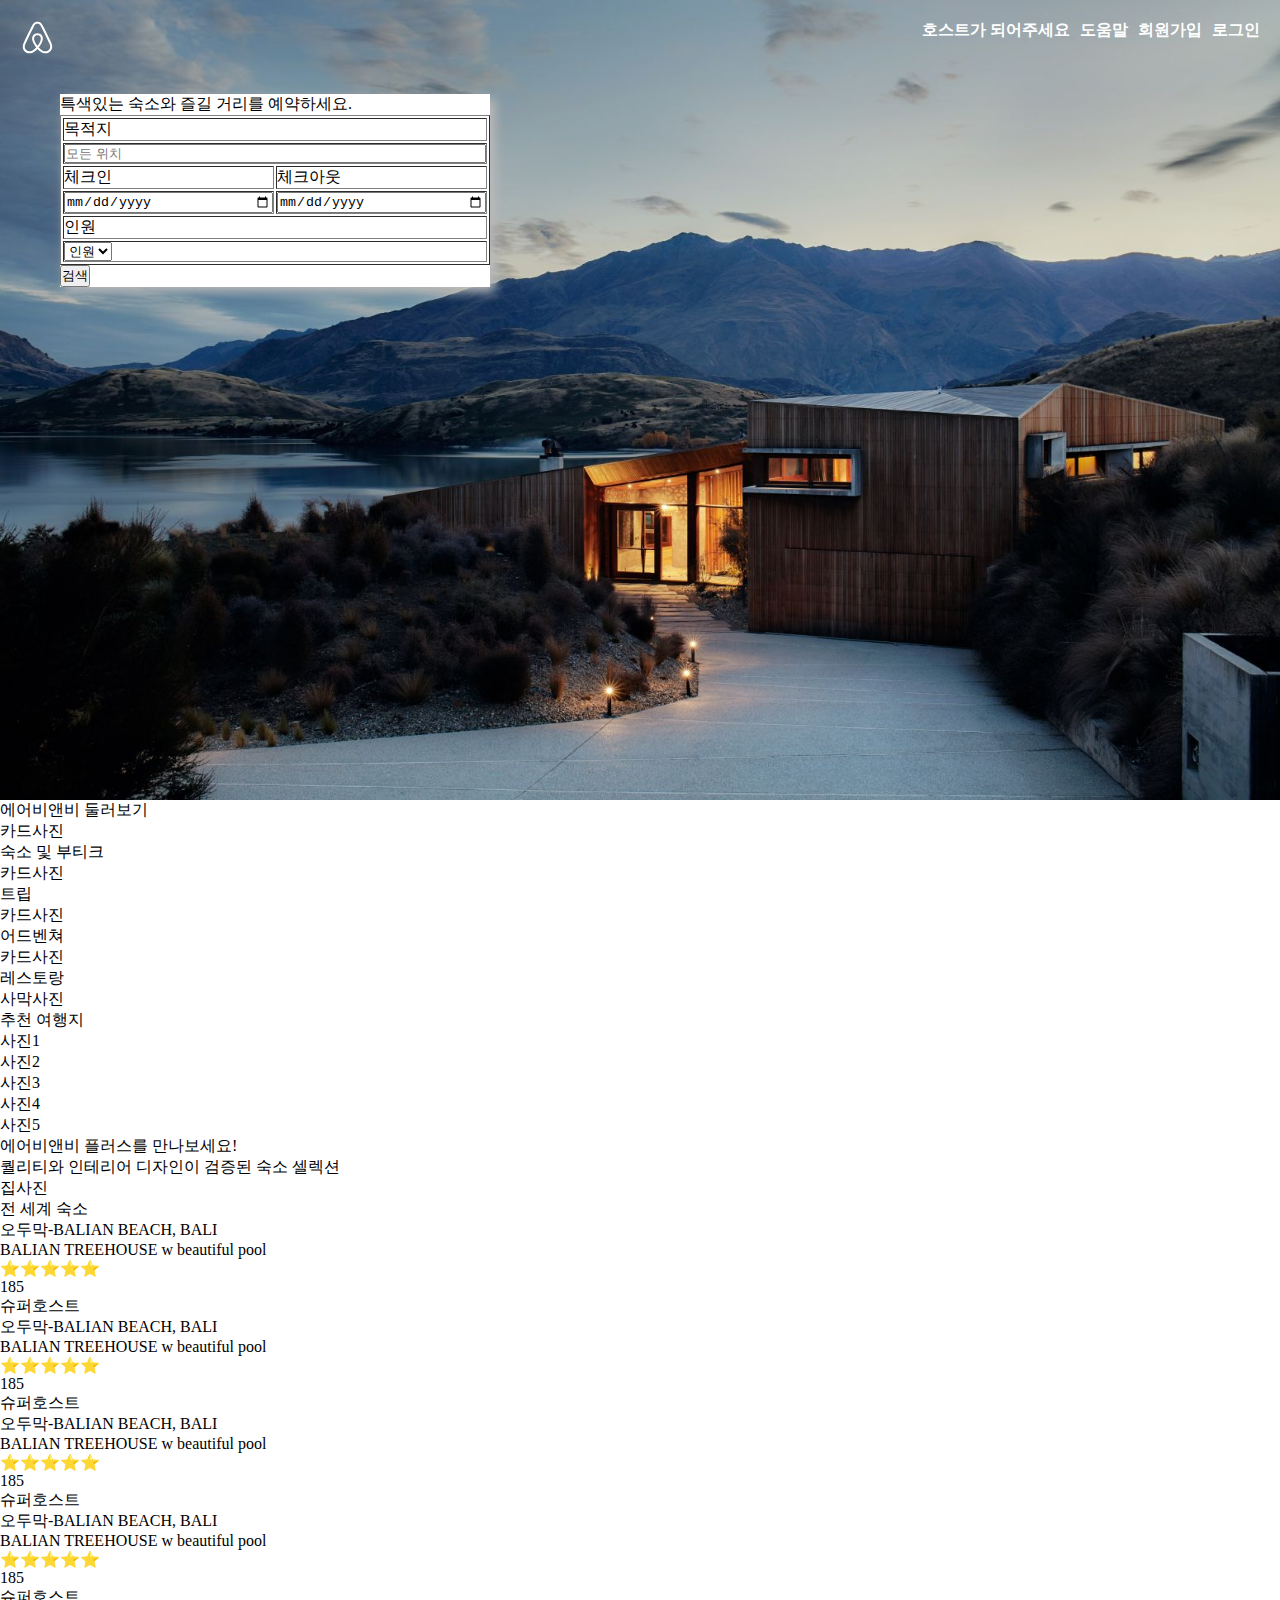
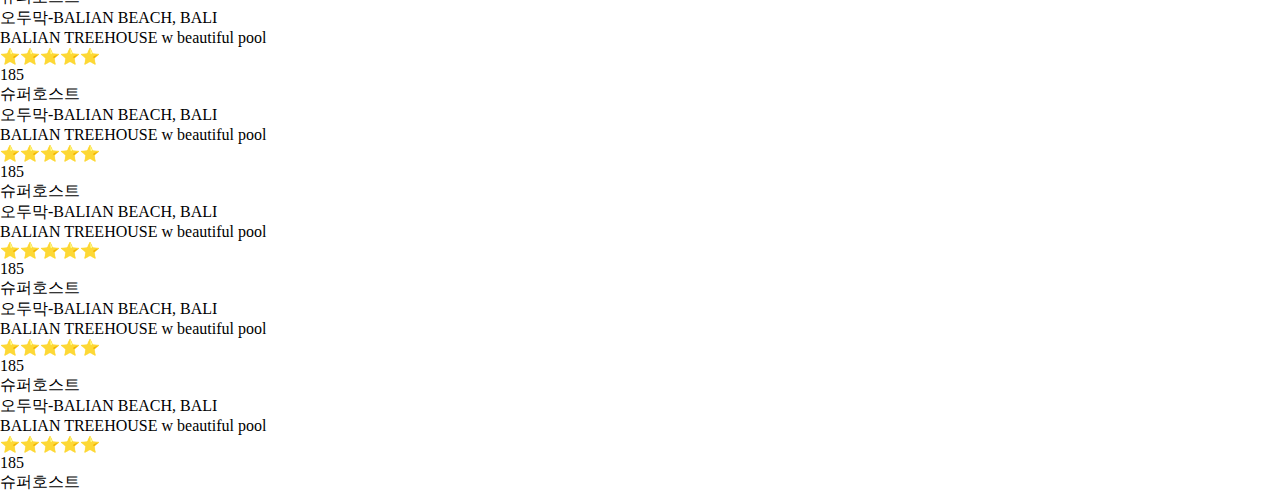
==== airbnb/index.html @ f96bf655 "airbnb 예제연습중" ====
<!DOCTYPE html>
<html lang="en">

<head>
    <title>에어비앤비</title>

    <style>
        /* 모든 요소의 마진 패딩값 초기화 */
        * {
            margin: 0px;
            padding: 0px;
            box-sizing: border-box;
            /* 높이를 설정할 때 위아래 가지고 있는 마진 패딩값을 초기화.
             border 값이 있어야 할때 높이가 달라짐 그래서 box-sizing: border-box
             를 설정하면 보더 + 높이를 합쳐서 원하는 높이를 설정해줌
             */
        }

        header {
            background-image: url(./images/background.jpg);
            height: 800px;
            background-size: 100% 100%;
        }

        nav {
            padding: 20px;
            display: flex;
            justify-content: space-between;
        }

        .menu {
            display: grid;
            grid-template-columns: auto auto auto auto;
            grid-column-gap: 10px;
            color: white;
            font-weight: 800;

        }

        .logo {
            color: white;
            font-size: 35px;
            font-weight: 800;
        }

        .search-box {
            display: inline-block;
            position: relative;
            top: 10px;
            left: 60px;
            width: 430px;
            /* height: 500px; */
            /* TODO : 나중에 지울것*/
            background-color: white;
            box-shadow: 5px 5px 10px 0 rgb(187, 186, 186);

        }

        table {
            width: 100%;
        }

        table input {
            width: 100%;
        }
    </style>



</head>



<body>
    <!-- 로그인창 -->
    <main>
        <!-- 헤더 start -->
        <header>
            <nav>
                <div class="logo">
                    <svg viewBox="0 0 1000 1000" role="presentation" aria-hidden="true" focusable="false"
                        style="height: 1em; width: 1em; display: inline-block; fill: currentcolor;">
                        <path
                            d="m499.3 736.7c-51-64-81-120.1-91-168.1-10-39-6-70 11-93 18-27 45-40 80-40s62 13 80 40c17 23 21 54 11 93-11 49-41 105-91 168.1zm362.2 43c-7 47-39 86-83 105-85 37-169.1-22-241.1-102 119.1-149.1 141.1-265.1 90-340.2-30-43-73-64-128.1-64-111 0-172.1 94-148.1 203.1 14 59 51 126.1 110 201.1-37 41-72 70-103 88-24 13-47 21-69 23-101 15-180.1-83-144.1-184.1 5-13 15-37 32-74l1-2c55-120.1 122.1-256.1 199.1-407.2l2-5 22-42c17-31 24-45 51-62 13-8 29-12 47-12 36 0 64 21 76 38 6 9 13 21 22 36l21 41 3 6c77 151.1 144.1 287.1 199.1 407.2l1 1 20 46 12 29c9.2 23.1 11.2 46.1 8.2 70.1zm46-90.1c-7-22-19-48-34-79v-1c-71-151.1-137.1-287.1-200.1-409.2l-4-6c-45-92-77-147.1-170.1-147.1-92 0-131.1 64-171.1 147.1l-3 6c-63 122.1-129.1 258.1-200.1 409.2v2l-21 46c-8 19-12 29-13 32-51 140.1 54 263.1 181.1 263.1 1 0 5 0 10-1h14c66-8 134.1-50 203.1-125.1 69 75 137.1 117.1 203.1 125.1h14c5 1 9 1 10 1 127.1.1 232.1-123 181.1-263.1z">
                        </path>
                    </svg>
                </div>
                <div class="menu">
                    <div>호스트가 되어주세요</div>
                    <div>도움말</div>
                    <div>회원가입</div>
                    <div>로그인</div>
                </div>


            </nav>
            <div class="search-box">
                <div>특색있는 숙소와 즐길 거리를 예약하세요.</div>
                <table border="1">
                    <tr>
                        <td colspan="2">목적지</td>
                    </tr>
                    <tr>
                        <td colspan="2">
                            <input type="text" placeholder="모든 위치">
                        </td>
                    </tr>
                    <tr>
                        <td>체크인</td>
                        <td>체크아웃</td>
                    </tr>
                    <tr>
                        <td><input type="date"></td>
                        <td><input type="date"></td>
                    </tr>
                    <tr>
                        <td colspan="2">인원
                        </td>

                    </tr>
                    <tr>
                        <td colspan="2">
                            <select>
                                <option value="">인원</option>
                                <option value="">1</option>
                                <option value="">2</option>

                            </select>
                        </td>
                    </tr>
                </table>

                <div>
                    <button>검색</button>
                </div>

            </div>
        </header>
        <!-- 헤더 end -->

        <!-- 둘러보기창  -->

        <!-- 바디 start -->
        <div class="body">
            <!-- 에어비앤비 둘러보기 start -->
            <section>
                <div class="title">에어비앤비 둘러보기</div>
                <div class="card-box">
                    <div class="card">
                        <div class="card-img">카드사진</div>
                        <div class="card-title">숙소 및 부티크</div>
                    </div>
                    <div class="card">
                        <div class="card-img">카드사진</div>
                        <div class="card-title">트립</div>
                    </div>
                    <div class="card">
                        <div class="card-img">카드사진</div>
                        <div class="card-title">어드벤쳐</div>
                    </div>
                    <div class="card">
                        <div class="card-img">카드사진</div>
                        <div class="card-title">레스토랑</div>
                    </div>
                </div>
                <div class="ad-img">사막사진</div>
            </section>
            <!-- 에어비앤비 둘러보기 end -->

            <!-- 추천여행지 start -->
            <section>
                <div class="title">추천 여행지</div>
                <div class="img-box">
                    <div class="img">사진1</div>
                    <div class="img">사진2</div>
                    <div class="img">사진3</div>
                    <div class="img">사진4</div>
                    <div class="img">사진5</div>
                </div>

            </section>



            <!-- 추천여행지 end -->

            <!--에어비앤비 플러스를 만나보세요! start  -->
            <section>
                <div class="title">에어비앤비 플러스를 만나보세요!</div>
                <div class="subtitie">퀄리티와 인테리어 디자인이 검증된 숙소 셀렉션</div>
                <div class="ad-img">집사진</div>
            </section>
            <!--에어비앤비 플러스를 만나보세요! end  -->

            <!-- 전 세계 숙소 start -->
            <section>
                <div class="title">전 세계 숙소</div>
                <div class="home-box">
                    <div class="home">
                        <div class="home-img"></div>
                        <div class="text1">오두막-BALIAN BEACH, BALI</div>
                        <div class="text2">BALIAN TREEHOUSE w beautiful pool</div>
                        <div class="grade-box">
                            <div class="star">⭐⭐⭐⭐⭐</div>
                            <div class="count">185</div>
                            <div class="text3">슈퍼호스트</div>
                        </div>
                    </div>

                    <div class="home">
                        <div class="home-img"></div>
                        <div class="text1">오두막-BALIAN BEACH, BALI</div>
                        <div class="text2">BALIAN TREEHOUSE w beautiful pool</div>
                        <div class="grade-box">
                            <div class="star">⭐⭐⭐⭐⭐</div>
                            <div class="count">185</div>
                            <div class="text3">슈퍼호스트</div>
                        </div>
                    </div>

                    <div class="home">
                        <div class="home-img"></div>
                        <div class="text1">오두막-BALIAN BEACH, BALI</div>
                        <div class="text2">BALIAN TREEHOUSE w beautiful pool</div>
                        <div class="grade-box">
                            <div class="star">⭐⭐⭐⭐⭐</div>
                            <div class="count">185</div>
                            <div class="text3">슈퍼호스트</div>
                        </div>
                    </div>

                    <div class="home">
                        <div class="home-img"></div>
                        <div class="text1">오두막-BALIAN BEACH, BALI</div>
                        <div class="text2">BALIAN TREEHOUSE w beautiful pool</div>
                        <div class="grade-box">
                            <div class="star">⭐⭐⭐⭐⭐</div>
                            <div class="count">185</div>
                            <div class="text3">슈퍼호스트</div>
                        </div>
                    </div>

                    <div class="home">
                        <div class="home-img"></div>
                        <div class="text1">오두막-BALIAN BEACH, BALI</div>
                        <div class="text2">BALIAN TREEHOUSE w beautiful pool</div>
                        <div class="grade-box">
                            <div class="star">⭐⭐⭐⭐⭐</div>
                            <div class="count">185</div>
                            <div class="text3">슈퍼호스트</div>
                        </div>
                    </div>

                    <div class="home">
                        <div class="home-img"></div>
                        <div class="text1">오두막-BALIAN BEACH, BALI</div>
                        <div class="text2">BALIAN TREEHOUSE w beautiful pool</div>
                        <div class="grade-box">
                            <div class="star">⭐⭐⭐⭐⭐</div>
                            <div class="count">185</div>
                            <div class="text3">슈퍼호스트</div>
                        </div>
                    </div>

                    <div class="home">
                        <div class="home-img"></div>
                        <div class="text1">오두막-BALIAN BEACH, BALI</div>
                        <div class="text2">BALIAN TREEHOUSE w beautiful pool</div>
                        <div class="grade-box">
                            <div class="star">⭐⭐⭐⭐⭐</div>
                            <div class="count">185</div>
                            <div class="text3">슈퍼호스트</div>
                        </div>
                    </div>

                    <div class="home">
                        <div class="home-img"></div>
                        <div class="text1">오두막-BALIAN BEACH, BALI</div>
                        <div class="text2">BALIAN TREEHOUSE w beautiful pool</div>
                        <div class="grade-box">
                            <div class="star">⭐⭐⭐⭐⭐</div>
                            <div class="count">185</div>
                            <div class="text3">슈퍼호스트</div>
                        </div>
                    </div>

                    <div class="home">
                        <div class="home-img"></div>
                        <div class="text1">오두막-BALIAN BEACH, BALI</div>
                        <div class="text2">BALIAN TREEHOUSE w beautiful pool</div>
                        <div class="grade-box">
                            <div class="star">⭐⭐⭐⭐⭐</div>
                            <div class="count">185</div>
                            <div class="text3">슈퍼호스트</div>
                        </div>
                    </div>




                </div>
            </section>
            <!-- 전 세계 숙소 end -->




        </div>
        <!-- 바디 end -->
    </main>

</body>

</html>
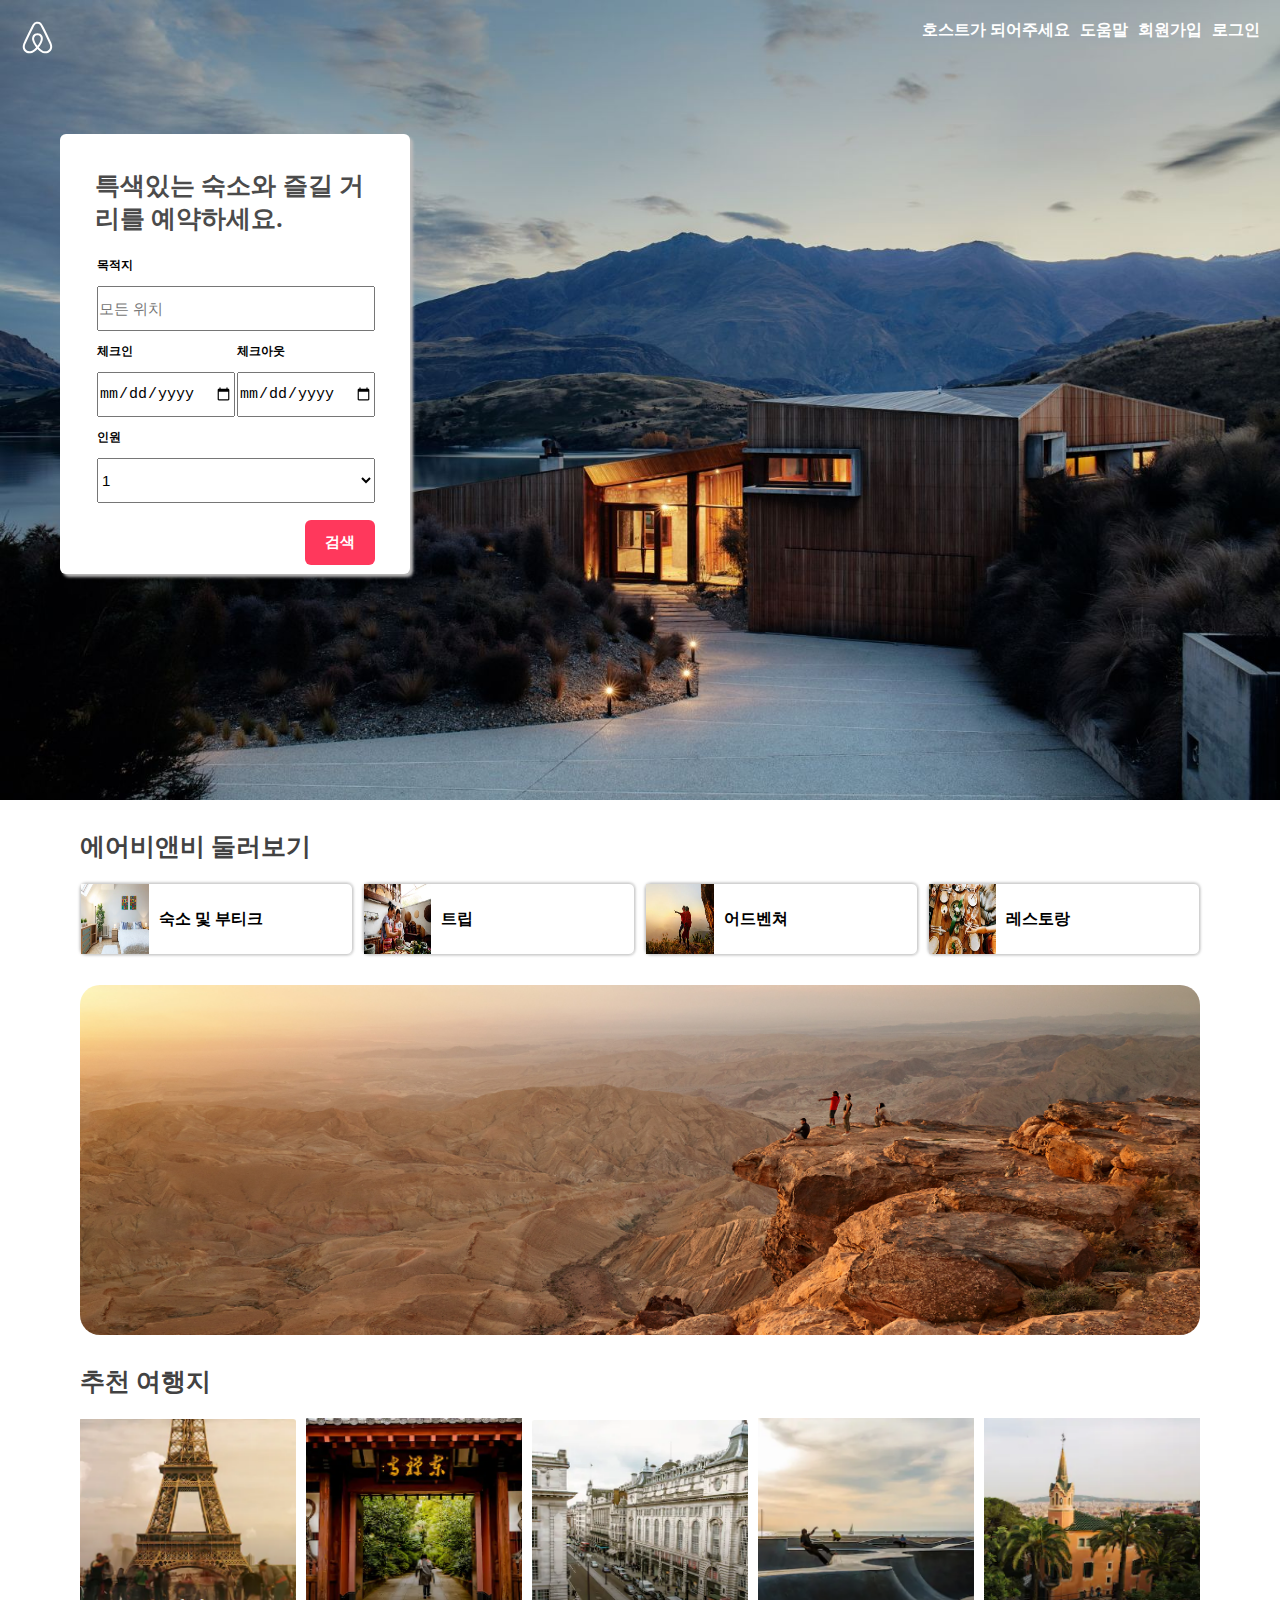
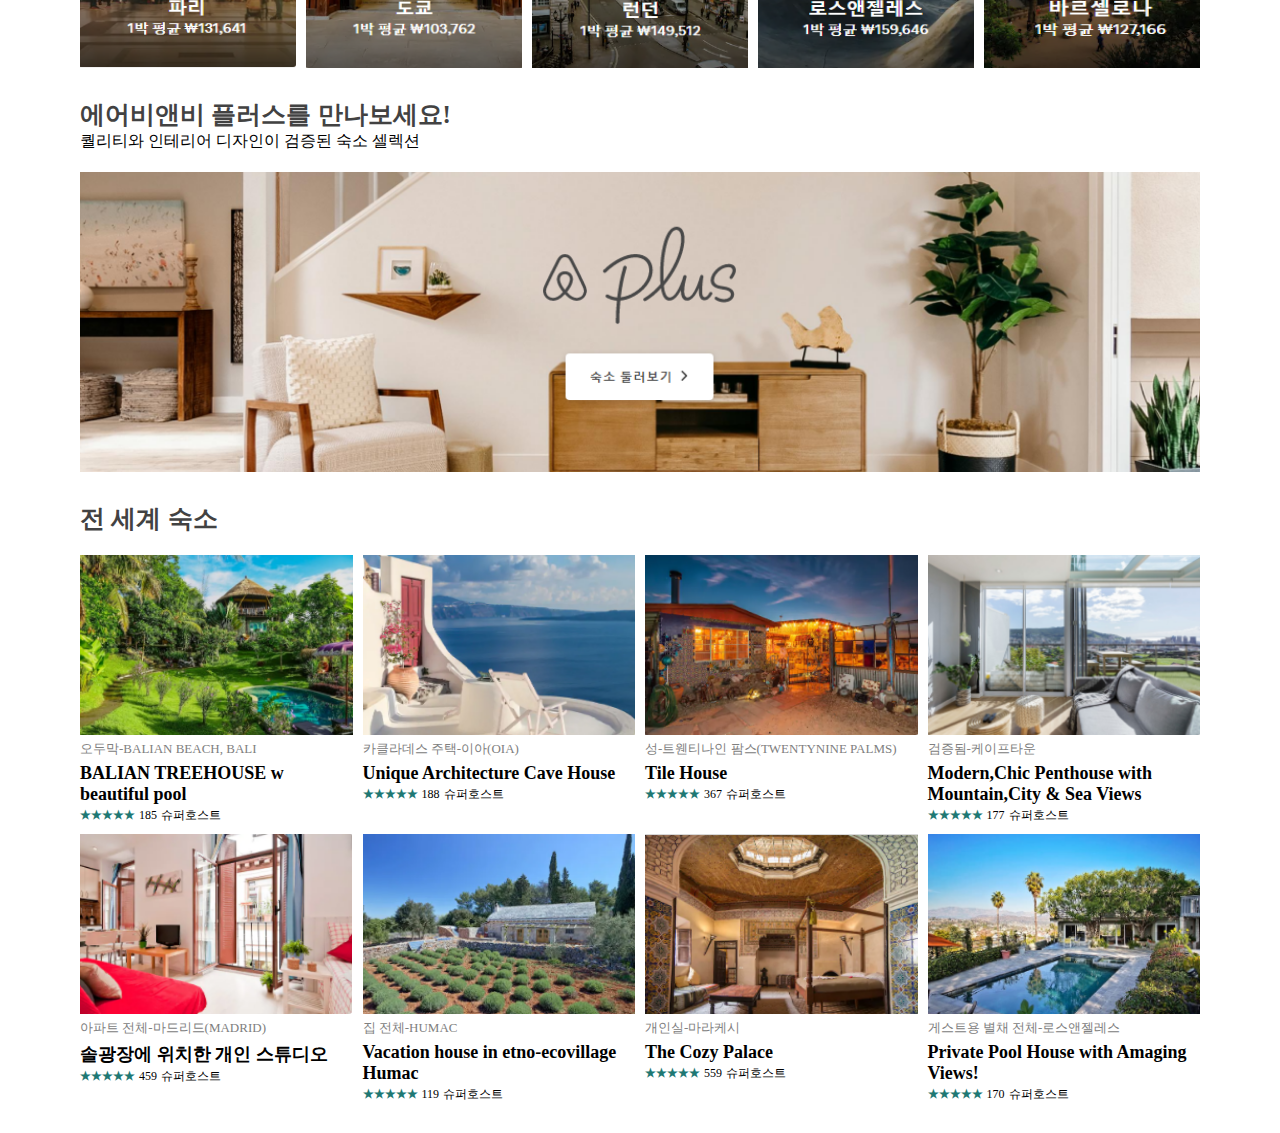
==== commit 5ed214c1: "airbnb 최종" ====
--- a/airbnb/index.html
+++ b/airbnb/index.html
@@ -2,74 +2,10 @@
 <html lang="en">
 
 <head>
+    <link rel="stylesheet" href="./css/style.css" />
     <title>에어비앤비</title>
 
-    <style>
-        /* 모든 요소의 마진 패딩값 초기화 */
-        * {
-            margin: 0px;
-            padding: 0px;
-            box-sizing: border-box;
-            /* 높이를 설정할 때 위아래 가지고 있는 마진 패딩값을 초기화.
-             border 값이 있어야 할때 높이가 달라짐 그래서 box-sizing: border-box
-             를 설정하면 보더 + 높이를 합쳐서 원하는 높이를 설정해줌
-             */
-        }
-
-        header {
-            background-image: url(./images/background.jpg);
-            height: 800px;
-            background-size: 100% 100%;
-        }
-
-        nav {
-            padding: 20px;
-            display: flex;
-            justify-content: space-between;
-        }
-
-        .menu {
-            display: grid;
-            grid-template-columns: auto auto auto auto;
-            grid-column-gap: 10px;
-            color: white;
-            font-weight: 800;
-
-        }
-
-        .logo {
-            color: white;
-            font-size: 35px;
-            font-weight: 800;
-        }
-
-        .search-box {
-            display: inline-block;
-            position: relative;
-            top: 10px;
-            left: 60px;
-            width: 430px;
-            /* height: 500px; */
-            /* TODO : 나중에 지울것*/
-            background-color: white;
-            box-shadow: 5px 5px 10px 0 rgb(187, 186, 186);
-
-        }
-
-        table {
-            width: 100%;
-        }
-
-        table input {
-            width: 100%;
-        }
-    </style>
-
-
-
 </head>
-
-
 
 <body>
     <!-- 로그인창 -->
@@ -95,43 +31,47 @@
 
             </nav>
             <div class="search-box">
-                <div>특색있는 숙소와 즐길 거리를 예약하세요.</div>
-                <table border="1">
-                    <tr>
-                        <td colspan="2">목적지</td>
+                <div class="search-box-title">특색있는 숙소와 즐길 거리를 예약하세요.</div>
+                <table>
+                    <tr>
+                        <td colspan="2" class="search-box-name">목적지</td>
                     </tr>
                     <tr>
                         <td colspan="2">
-                            <input type="text" placeholder="모든 위치">
+                            <input type="text" placeholder="모든 위치" class="search-box-input">
                         </td>
                     </tr>
                     <tr>
-                        <td>체크인</td>
-                        <td>체크아웃</td>
-                    </tr>
-                    <tr>
-                        <td><input type="date"></td>
-                        <td><input type="date"></td>
-                    </tr>
-                    <tr>
-                        <td colspan="2">인원
+                        <td class="search-box-name">체크인</td>
+                        <td class="search-box-name">체크아웃</td>
+                    </tr>
+                    <tr>
+                        <td><input type="date" class="search-box-input"></td>
+                        <td><input type="date" class="search-box-input"></td>
+                    </tr>
+                    <tr>
+                        <td colspan="2" class="search-box-name">인원
                         </td>
 
                     </tr>
                     <tr>
                         <td colspan="2">
-                            <select>
-                                <option value="">인원</option>
-                                <option value="">1</option>
-                                <option value="">2</option>
+                            <select class="search-box-input">
+                                <option>1</option>
+                                <option>2</option>
+                                <option>3</option>
+                                <option>4</option>
+                                <option>5</option>
+                                <option>6</option>
+                                <option>7</option>
 
                             </select>
                         </td>
                     </tr>
                 </table>
 
-                <div>
-                    <button>검색</button>
+                <div class="search-box-btn">
+                    <button class="search-box-click">검색</button>
                 </div>
 
             </div>
@@ -143,172 +83,155 @@
         <!-- 바디 start -->
         <div class="body">
             <!-- 에어비앤비 둘러보기 start -->
-            <section>
-                <div class="title">에어비앤비 둘러보기</div>
+            <section class="section">
+                <div class="title mb-20">에어비앤비 둘러보기</div>
                 <div class="card-box">
                     <div class="card">
-                        <div class="card-img">카드사진</div>
+                        <div class="card-img1"></div>
                         <div class="card-title">숙소 및 부티크</div>
                     </div>
                     <div class="card">
-                        <div class="card-img">카드사진</div>
+                        <div class="card-img2"></div>
                         <div class="card-title">트립</div>
                     </div>
                     <div class="card">
-                        <div class="card-img">카드사진</div>
+                        <div class="card-img3"></div>
                         <div class="card-title">어드벤쳐</div>
                     </div>
                     <div class="card">
-                        <div class="card-img">카드사진</div>
+                        <div class="card-img4"></div>
                         <div class="card-title">레스토랑</div>
                     </div>
                 </div>
-                <div class="ad-img">사막사진</div>
+            </section>
+
+            <section>
+                <div class="ad-img1"></div>
             </section>
             <!-- 에어비앤비 둘러보기 end -->
 
             <!-- 추천여행지 start -->
             <section>
-                <div class="title">추천 여행지</div>
+                <div class="title mb-20">추천 여행지</div>
                 <div class="img-box">
-                    <div class="img">사진1</div>
-                    <div class="img">사진2</div>
-                    <div class="img">사진3</div>
-                    <div class="img">사진4</div>
-                    <div class="img">사진5</div>
-                </div>
-
-            </section>
-
-
-
+                    <div class="img1"></div>
+                    <div class="img2"></div>
+                    <div class="img3"></div>
+                    <div class="img4"></div>
+                    <div class="img5"></div>
+                </div>
+
+            </section>
             <!-- 추천여행지 end -->
 
+
             <!--에어비앤비 플러스를 만나보세요! start  -->
             <section>
                 <div class="title">에어비앤비 플러스를 만나보세요!</div>
-                <div class="subtitie">퀄리티와 인테리어 디자인이 검증된 숙소 셀렉션</div>
-                <div class="ad-img">집사진</div>
+                <div class="subtitie mb-20">퀄리티와 인테리어 디자인이 검증된 숙소 셀렉션</div>
+                <div class="ad-img2"></div>
             </section>
             <!--에어비앤비 플러스를 만나보세요! end  -->
 
             <!-- 전 세계 숙소 start -->
             <section>
-                <div class="title">전 세계 숙소</div>
+                <div class="title mb-20">전 세계 숙소</div>
                 <div class="home-box">
                     <div class="home">
-                        <div class="home-img"></div>
+                        <div class="home-img1"></div>
                         <div class="text1">오두막-BALIAN BEACH, BALI</div>
                         <div class="text2">BALIAN TREEHOUSE w beautiful pool</div>
                         <div class="grade-box">
-                            <div class="star">⭐⭐⭐⭐⭐</div>
+                            <div class="star">★★★★★</div>
                             <div class="count">185</div>
                             <div class="text3">슈퍼호스트</div>
                         </div>
                     </div>
 
                     <div class="home">
-                        <div class="home-img"></div>
-                        <div class="text1">오두막-BALIAN BEACH, BALI</div>
-                        <div class="text2">BALIAN TREEHOUSE w beautiful pool</div>
-                        <div class="grade-box">
-                            <div class="star">⭐⭐⭐⭐⭐</div>
-                            <div class="count">185</div>
-                            <div class="text3">슈퍼호스트</div>
-                        </div>
-                    </div>
-
-                    <div class="home">
-                        <div class="home-img"></div>
-                        <div class="text1">오두막-BALIAN BEACH, BALI</div>
-                        <div class="text2">BALIAN TREEHOUSE w beautiful pool</div>
-                        <div class="grade-box">
-                            <div class="star">⭐⭐⭐⭐⭐</div>
-                            <div class="count">185</div>
-                            <div class="text3">슈퍼호스트</div>
-                        </div>
-                    </div>
-
-                    <div class="home">
-                        <div class="home-img"></div>
-                        <div class="text1">오두막-BALIAN BEACH, BALI</div>
-                        <div class="text2">BALIAN TREEHOUSE w beautiful pool</div>
-                        <div class="grade-box">
-                            <div class="star">⭐⭐⭐⭐⭐</div>
-                            <div class="count">185</div>
-                            <div class="text3">슈퍼호스트</div>
-                        </div>
-                    </div>
-
-                    <div class="home">
-                        <div class="home-img"></div>
-                        <div class="text1">오두막-BALIAN BEACH, BALI</div>
-                        <div class="text2">BALIAN TREEHOUSE w beautiful pool</div>
-                        <div class="grade-box">
-                            <div class="star">⭐⭐⭐⭐⭐</div>
-                            <div class="count">185</div>
-                            <div class="text3">슈퍼호스트</div>
-                        </div>
-                    </div>
-
-                    <div class="home">
-                        <div class="home-img"></div>
-                        <div class="text1">오두막-BALIAN BEACH, BALI</div>
-                        <div class="text2">BALIAN TREEHOUSE w beautiful pool</div>
-                        <div class="grade-box">
-                            <div class="star">⭐⭐⭐⭐⭐</div>
-                            <div class="count">185</div>
-                            <div class="text3">슈퍼호스트</div>
-                        </div>
-                    </div>
-
-                    <div class="home">
-                        <div class="home-img"></div>
-                        <div class="text1">오두막-BALIAN BEACH, BALI</div>
-                        <div class="text2">BALIAN TREEHOUSE w beautiful pool</div>
-                        <div class="grade-box">
-                            <div class="star">⭐⭐⭐⭐⭐</div>
-                            <div class="count">185</div>
-                            <div class="text3">슈퍼호스트</div>
-                        </div>
-                    </div>
-
-                    <div class="home">
-                        <div class="home-img"></div>
-                        <div class="text1">오두막-BALIAN BEACH, BALI</div>
-                        <div class="text2">BALIAN TREEHOUSE w beautiful pool</div>
-                        <div class="grade-box">
-                            <div class="star">⭐⭐⭐⭐⭐</div>
-                            <div class="count">185</div>
-                            <div class="text3">슈퍼호스트</div>
-                        </div>
-                    </div>
-
-                    <div class="home">
-                        <div class="home-img"></div>
-                        <div class="text1">오두막-BALIAN BEACH, BALI</div>
-                        <div class="text2">BALIAN TREEHOUSE w beautiful pool</div>
-                        <div class="grade-box">
-                            <div class="star">⭐⭐⭐⭐⭐</div>
-                            <div class="count">185</div>
-                            <div class="text3">슈퍼호스트</div>
-                        </div>
-                    </div>
-
-
-
-
+                        <div class="home-img2"></div>
+                        <div class="text1">카클라데스 주택-이아(OIA)</div>
+                        <div class="text2">Unique Architecture Cave House</div>
+                        <div class="grade-box">
+                            <div class="star">★★★★★</div>
+                            <div class="count">188</div>
+                            <div class="text3">슈퍼호스트</div>
+                        </div>
+                    </div>
+
+                    <div class="home">
+                        <div class="home-img3"></div>
+                        <div class="text1">성-트웬티나인 팜스(TWENTYNINE PALMS)</div>
+                        <div class="text2">Tile House</div>
+                        <div class="grade-box">
+                            <div class="star">★★★★★</div>
+                            <div class="count">367</div>
+                            <div class="text3">슈퍼호스트</div>
+                        </div>
+                    </div>
+
+                    <div class="home">
+                        <div class="home-img4"></div>
+                        <div class="text1">검증됨-케이프타운</div>
+                        <div class="text2">Modern,Chic Penthouse with Mountain,City & Sea Views</div>
+                        <div class="grade-box">
+                            <div class="star">★★★★★</div>
+                            <div class="count">177</div>
+                            <div class="text3">슈퍼호스트</div>
+                        </div>
+                    </div>
+
+                    <div class="home">
+                        <div class="home-img5"></div>
+                        <div class="text1">아파트 전체-마드리드(MADRID)</div>
+                        <div class="text2">솔광장에 위치한 개인 스튜디오</div>
+                        <div class="grade-box">
+                            <div class="star">★★★★★</div>
+                            <div class="count">459</div>
+                            <div class="text3">슈퍼호스트</div>
+                        </div>
+                    </div>
+
+                    <div class="home">
+                        <div class="home-img6"></div>
+                        <div class="text1">집 전체-HUMAC</div>
+                        <div class="text2">Vacation house in etno-ecovillage Humac</div>
+                        <div class="grade-box">
+                            <div class="star">★★★★★</div>
+                            <div class="count">119</div>
+                            <div class="text3">슈퍼호스트</div>
+                        </div>
+                    </div>
+
+                    <div class="home">
+                        <div class="home-img7"></div>
+                        <div class="text1">개인실-마라케시</div>
+                        <div class="text2">The Cozy Palace</div>
+                        <div class="grade-box">
+                            <div class="star">★★★★★</div>
+                            <div class="count">559</div>
+                            <div class="text3">슈퍼호스트</div>
+                        </div>
+                    </div>
+
+                    <div class="home">
+                        <div class="home-img8"></div>
+                        <div class="text1">게스트용 별채 전체-로스앤젤레스</div>
+                        <div class="text2">Private Pool House with Amaging Views!</div>
+                        <div class="grade-box">
+                            <div class="star">★★★★★</div>
+                            <div class="count">170</div>
+                            <div class="text3">슈퍼호스트</div>
+                        </div>
+                    </div>
                 </div>
             </section>
             <!-- 전 세계 숙소 end -->
-
-
 
 
         </div>
         <!-- 바디 end -->
     </main>
-
 </body>
 
 </html>--- a/airbnb/css/style.css
+++ b/airbnb/css/style.css
@@ -0,0 +1,310 @@
+* {
+    margin: 0px;
+    padding: 0px;
+    box-sizing: border-box;
+}
+
+header {
+    background-image: url(../images/background.jpg);
+    height: 800px;
+    background-size: 100% 100%;
+}
+
+nav {
+    padding: 20px;
+    display: flex;
+    justify-content: space-between;
+}
+
+.menu {
+    display: grid;
+    grid-template-columns: auto auto auto auto;
+    grid-column-gap: 10px;
+    color: white;
+    font-weight: 800;
+
+}
+
+.logo {
+    color: white;
+    font-size: 35px;
+    font-weight: 800;
+}
+
+.search-box {
+    display: inline-block;
+    position: relative;
+    top: 50px;
+    left: 60px;
+    width: 350px;
+    height: 440px;
+    background-color: white;
+    box-shadow: 3px 3px 3px 0 rgb(187, 186, 186);
+    border-radius: 6px;
+    padding: 25px 35px 0 35px;
+
+}
+
+.search-box-title {
+    padding: 10px 0;
+    font-size: 25px;
+    font-weight: 800;
+    color: rgb(75, 75, 75);
+}
+
+.search-box-name {
+    padding: 10px 0;
+    font-size: 12px;
+    font-weight: 600;
+}
+
+.search-box-input {
+    height: 45px;
+    width: 100%;
+    font-size: 15px;
+    border: 1px solid 230, 227, 227;
+
+}
+
+.search-box-btn {
+    display: grid;
+    justify-content: end;
+    padding: 15px 0;
+}
+
+.search-box-click {
+    background-color: #ff385c;
+    color: white;
+    width: 70px;
+    height: 45px;
+    font-size: 15px;
+    font-weight: 700;
+    border-radius: 6px;
+    border: 0;
+
+}
+
+table {
+    width: 100%;
+}
+
+table input {
+    width: 100%;
+}
+
+/*   배경 부분 end  */
+
+/* ㅡㅡㅡㅡㅡㅡㅡㅡㅡㅡㅡㅡㅡㅡㅡㅡㅡㅡㅡㅡㅡㅡㅡㅡㅡㅡㅡㅡㅡㅡㅡㅡㅡㅡㅡㅡㅡㅡㅡㅡㅡㅡㅡㅡㅡㅡㅡ */
+
+/* 둘러보기 부분 start */
+
+.mb-20 {
+    margin-bottom: 20px;
+}
+
+.title {
+    font-size: 25px;
+    font-weight: 800;
+    color: rgb(66, 66, 66);
+}
+
+.body {
+    margin: 30px 80px;
+}
+
+.card-box {
+    display: grid;
+    grid-template-columns: 1fr 1fr 1fr 1fr;
+    grid-column-gap: 10px;
+}
+
+.card {
+    display: grid;
+    grid-template-columns: 1fr 3fr;
+    border: 1px solid rgb(210, 210, 210);
+    border-radius: 6px;
+    box-shadow: 0 0 3px 0 rgb(170, 170, 170);
+
+}
+
+/* card-img 사진 start */
+.card-img1 {
+    background-image: url(../images/card1.jpg);
+    height: 70px;
+    background-size: 100% 100%;
+}
+
+.card-img2 {
+    background-image: url(../images/card2.jpg);
+    height: 70px;
+    background-size: 100% 100%;
+}
+
+.card-img3 {
+    background-image: url(../images/card3.jpg);
+    height: 70px;
+    background-size: 100% 100%;
+}
+
+.card-img4 {
+    background-image: url(../images/card4.jpg);
+    height: 70px;
+    background-size: 100% 100%;
+}
+
+/* card-img 사진 end */
+
+
+.card-title {
+    display: grid;
+    align-items: center;
+    margin-left: 10px;
+    font-weight: 600;
+
+}
+
+.ad-img1 {
+    background-image: url(../images/ad1.jpg);
+    height: 350px;
+    border-radius: 20px;
+    background-size: 100% 100%;
+}
+
+section {
+    margin: 30px 0;
+}
+
+.img-box {
+    display: grid;
+    grid-template-columns: 1fr 1fr 1fr 1fr 1fr;
+    grid-column-gap: 10px;
+}
+
+/* img 사진 start */
+.img1 {
+    background-image: url(../images/choo1.png);
+    height: 250px;
+    background-size: 100% 100%;
+}
+
+.img2 {
+    background-image: url(../images/choo2.png);
+    height: 250px;
+    background-size: 100% 100%;
+}
+
+.img3 {
+    background-image: url(../images/choo3.png);
+    height: 250px;
+    background-size: 100% 100%;
+}
+
+.img4 {
+    background-image: url(../images/choo4.png);
+    height: 250px;
+    background-size: 100% 100%;
+}
+
+.img5 {
+    background-image: url(../images/choo5.png);
+    height: 250px;
+    background-size: 100% 100%;
+}
+
+/* img 사진 end */
+
+
+
+.ad-img2 {
+    background-image: url(../images/ad2.png);
+    height: 300px;
+    background-size: 100% 100%;
+}
+
+.home-box {
+    display: grid;
+    grid-template-columns: 1fr 1fr 1fr 1fr;
+    grid-gap: 10px;
+}
+
+
+/*home-img start  */
+.home-img1 {
+    background-image: url(../images/home1.png);
+    height: 180px;
+    background-size: 100% 100%;
+}
+
+.home-img2 {
+    background-image: url(../images/home2.png);
+    height: 180px;
+    background-size: 100% 100%;
+}
+
+.home-img3 {
+    background-image: url(../images/home3.png);
+    height: 180px;
+    background-size: 100% 100%;
+}
+
+.home-img4 {
+    background-image: url(../images/home4.png);
+    height: 180px;
+    background-size: 100% 100%;
+}
+
+.home-img5 {
+    background-image: url(../images/home5.png);
+    height: 180px;
+    background-size: 100% 100%;
+}
+
+.home-img6 {
+    background-image: url(../images/home6.png);
+    height: 180px;
+    background-size: 100% 100%;
+}
+
+.home-img7 {
+    background-image: url(../images/home7.png);
+    height: 180px;
+    background-size: 100% 100%;
+}
+
+.home-img8 {
+    background-image: url(../images/home8.png);
+    height: 180px;
+    background-size: 100% 100%;
+}
+
+/*home-img end  */
+
+
+.text1 {
+    margin: 5px 0;
+    font-size: 13px;
+    color: grey;
+}
+
+.text2 {
+    font-size: 18px;
+    font-weight: 600;
+}
+
+.star {
+    font-size: 12px;
+    color: rgb(30, 120, 115);
+    font-weight: 800;
+    display: inline;
+}
+
+.count {
+    font-size: 12px;
+    display: inline;
+
+}
+
+.text3 {
+    font-size: 12px;
+    display: inline;
+}